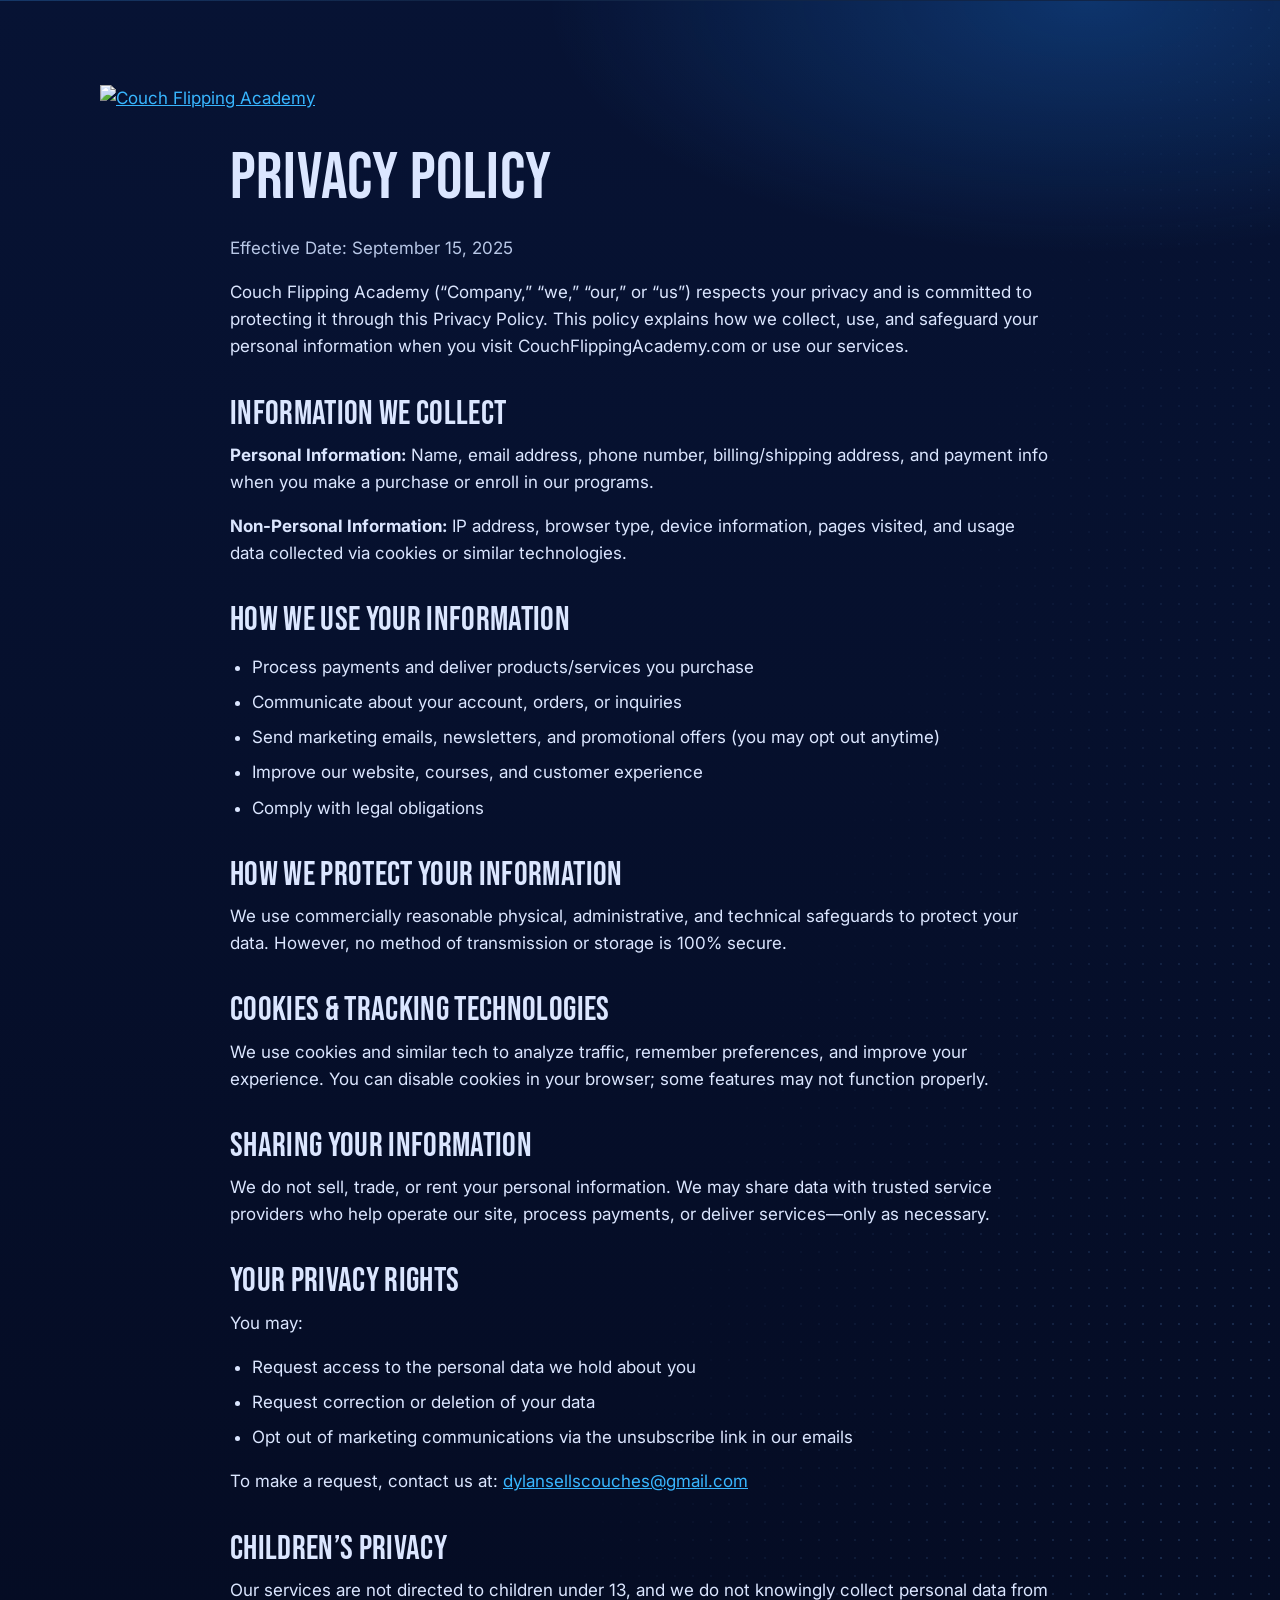
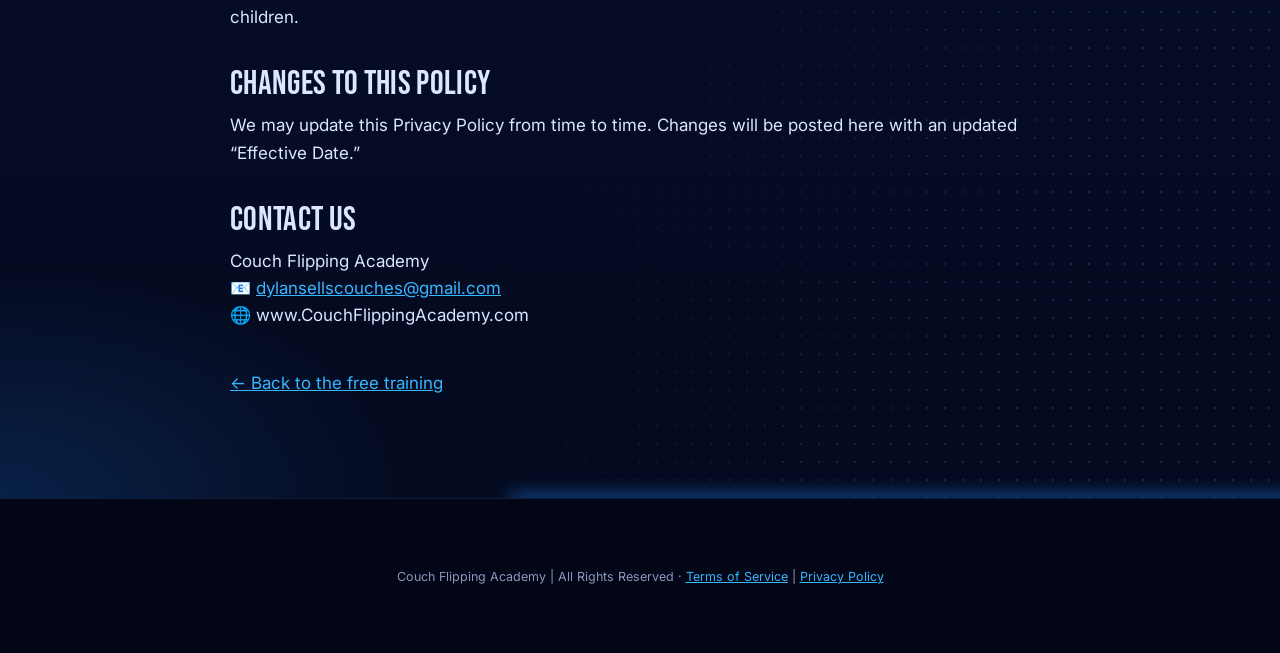
==== privacy.html @ 5101d297 "Add Terms and Privacy pages" ====
<!doctype html>
<html lang="en">
<head>
<meta charset="utf-8">
<meta name="viewport" content="width=device-width,initial-scale=1">
<title>Privacy Policy | Couch Flipping Academy</title>
<meta name="theme-color" content="#040a1f">
<link rel="preconnect" href="https://fonts.googleapis.com"><link rel="preconnect" href="https://fonts.gstatic.com" crossorigin>
<link href="https://fonts.googleapis.com/css2?family=Bebas+Neue&family=Barlow+Condensed:wght@600&family=Inter:wght@400;600;700&display=swap" rel="stylesheet">
<link rel="stylesheet" href="styles.css">
<style>.legaldoc{max-width:820px;margin:0 auto;text-align:left;color:#dbe6ff}.legaldoc h2{font-size:34px;margin-top:36px}.legaldoc ul{padding-left:22px}.legaldoc li{margin-bottom:8px}.legaldoc .eff{color:var(--muted)}</style>
</head>
<body>
<section class="slide">
  <div class="wrap">
    <a href="/"><img class="logo" src="https://assets.cdn.filesafe.space/1BTr0PfdShOJjKXWB7Ab/media/68dbce9fb114c4dc3990479c.png" alt="Couch Flipping Academy"></a>
    <div class="legaldoc">
      <h1>Privacy Policy</h1>
      <p class="eff">Effective Date: September 15, 2025</p>
      <p>Couch Flipping Academy (“Company,” “we,” “our,” or “us”) respects your privacy and is committed to protecting it through this Privacy Policy. This policy explains how we collect, use, and safeguard your personal information when you visit CouchFlippingAcademy.com or use our services.</p>
      <h2>Information We Collect</h2>
      <p><b>Personal Information:</b> Name, email address, phone number, billing/shipping address, and payment info when you make a purchase or enroll in our programs.</p>
      <p><b>Non-Personal Information:</b> IP address, browser type, device information, pages visited, and usage data collected via cookies or similar technologies.</p>
      <h2>How We Use Your Information</h2>
      <ul>
        <li>Process payments and deliver products/services you purchase</li>
        <li>Communicate about your account, orders, or inquiries</li>
        <li>Send marketing emails, newsletters, and promotional offers (you may opt out anytime)</li>
        <li>Improve our website, courses, and customer experience</li>
        <li>Comply with legal obligations</li>
      </ul>
      <h2>How We Protect Your Information</h2>
      <p>We use commercially reasonable physical, administrative, and technical safeguards to protect your data. However, no method of transmission or storage is 100% secure.</p>
      <h2>Cookies &amp; Tracking Technologies</h2>
      <p>We use cookies and similar tech to analyze traffic, remember preferences, and improve your experience. You can disable cookies in your browser; some features may not function properly.</p>
      <h2>Sharing Your Information</h2>
      <p>We do not sell, trade, or rent your personal information. We may share data with trusted service providers who help operate our site, process payments, or deliver services—only as necessary.</p>
      <h2>Your Privacy Rights</h2>
      <p>You may:</p>
      <ul>
        <li>Request access to the personal data we hold about you</li>
        <li>Request correction or deletion of your data</li>
        <li>Opt out of marketing communications via the unsubscribe link in our emails</li>
      </ul>
      <p>To make a request, contact us at: <a href="mailto:dylansellscouches@gmail.com">dylansellscouches@gmail.com</a></p>
      <h2>Children’s Privacy</h2>
      <p>Our services are not directed to children under 13, and we do not knowingly collect personal data from children.</p>
      <h2>Changes to This Policy</h2>
      <p>We may update this Privacy Policy from time to time. Changes will be posted here with an updated “Effective Date.”</p>
      <h2>Contact Us</h2>
      <p>Couch Flipping Academy<br>📧 <a href="mailto:dylansellscouches@gmail.com">dylansellscouches@gmail.com</a><br>🌐 www.CouchFlippingAcademy.com</p>
      <p style="margin-top:40px"><a href="/">← Back to the free training</a></p>
    </div>
  </div>
</section>
<footer><div class="wrap legal"><p class="bottom">Couch Flipping Academy | All Rights Reserved · <a href="/tos">Terms of Service</a> | <a href="/privacy">Privacy Policy</a></p></div></footer>
</body>
</html>
---- styles.css ----
:root{
  --navy-0:#040a1f; --navy-1:#071334; --navy-2:#0b1d4d; --navy-3:#10276a;
  --blue:#1f8bff; --blue-2:#38b6ff; --cyan:#5fd4ff; --line:rgba(80,160,255,.35);
  --text:#ffffff; --muted:#b8c7e6; --red:#ff3b4a;
  --max:1120px;
}
*{box-sizing:border-box}
html{scroll-behavior:smooth}
body{margin:0;background:var(--navy-0);color:var(--text);font:17px/1.6 "Inter",system-ui,-apple-system,Segoe UI,Roboto,sans-serif;-webkit-font-smoothing:antialiased}
h1,h2,h3,.cond{font-family:"Bebas Neue","Oswald",Impact,sans-serif;font-weight:400;letter-spacing:.01em;line-height:.98;margin:0 0 .35em;text-transform:uppercase}
h1{font-size:clamp(40px,5.2vw,66px)}
h2{font-size:clamp(38px,5.4vw,64px)}
h3{font-size:clamp(24px,2.4vw,30px);line-height:1.05}
p{margin:0 0 1em}
a{color:var(--blue-2)}
.wrap{max-width:var(--max);margin:0 auto;padding:0 20px}
section{position:relative;padding:84px 0;overflow:hidden}
.center{text-align:center}
.muted{color:var(--muted)}
.blue{color:var(--blue-2)}
.grad{background:linear-gradient(180deg,#7fdcff 0%,#1f8bff 70%);-webkit-background-clip:text;background-clip:text;color:transparent;text-shadow:none}

/* slide-style backgrounds */
.slide{background:
  radial-gradient(900px 420px at 85% 0%,rgba(31,139,255,.28),transparent 60%),
  radial-gradient(700px 380px at 0% 100%,rgba(31,139,255,.18),transparent 60%),
  linear-gradient(180deg,var(--navy-1),var(--navy-0));
  border-top:1px solid rgba(80,160,255,.18)}
.slide::before{content:"";position:absolute;inset:0;pointer-events:none;opacity:.35;
  background-image:radial-gradient(rgba(120,180,255,.5) 1px,transparent 1.2px);background-size:18px 18px;
  -webkit-mask:linear-gradient(110deg,transparent 55%,#000 85%);mask:linear-gradient(110deg,transparent 55%,#000 85%)}
.slide::after{content:"";position:absolute;right:-10%;bottom:-2px;width:70%;height:2px;background:linear-gradient(90deg,transparent,var(--blue-2));box-shadow:0 0 18px 2px var(--blue)}
.slide>.wrap{position:relative;z-index:1}

/* kicker: "— ★ BEFORE WE START ★ —" */
.kicker{display:flex;align-items:center;justify-content:center;gap:14px;font:600 15px/1 "Barlow Condensed","Inter",sans-serif;letter-spacing:.22em;text-transform:uppercase;color:var(--blue-2);margin-bottom:18px}
.kicker::before,.kicker::after{content:"";height:1px;width:80px;background:linear-gradient(90deg,transparent,var(--blue-2))}
.kicker::after{transform:scaleX(-1)}
.kicker.left{justify-content:flex-start}
.kicker.left::before{display:none}
.kicker.left::after{flex:1;max-width:260px;transform:none;background:linear-gradient(90deg,var(--blue-2),transparent)}
.boxtag{display:inline-block;border:1.5px solid var(--blue-2);color:var(--cyan);padding:7px 14px;font:600 16px/1 "Barlow Condensed",sans-serif;letter-spacing:.2em;text-transform:uppercase;margin-bottom:18px}

/* top bar */
.bar{background:linear-gradient(90deg,#0a3dbf,#1f8bff,#0a3dbf);color:#fff;text-align:center;padding:10px 16px;font:600 15px/1.3 "Barlow Condensed",sans-serif;letter-spacing:.08em;text-transform:uppercase}

/* nav/logo */
.logo{display:block;height:34px;width:auto;margin-bottom:28px}

/* hero */
.hero{padding:44px 0 80px;background:
  linear-gradient(90deg,var(--navy-0) 0%,rgba(4,10,31,.96) 42%,rgba(4,10,31,.55) 70%,rgba(4,10,31,.85) 100%),
  url("couch-scene.jpg") right center/auto 100% no-repeat,var(--navy-0)}
.hero::after{content:"";position:absolute;left:0;right:0;bottom:0;height:3px;background:linear-gradient(90deg,transparent,var(--blue),var(--cyan),var(--blue),transparent);box-shadow:0 0 22px var(--blue)}
.hero-grid{display:grid;grid-template-columns:1.25fr .9fr;gap:48px;align-items:start}
.hero h1 .big{display:block;font-size:1.18em;line-height:.92}
.hero .sub{font-size:19px;color:#dbe6ff;max-width:600px}
.presented{display:flex;align-items:center;gap:12px;font:600 14px/1 "Barlow Condensed",sans-serif;letter-spacing:.24em;color:var(--blue-2);margin-top:26px}
.presented::before{content:"";width:40px;height:2px;background:var(--blue-2)}

/* checks */
.checks{list-style:none;padding:0;margin:22px 0 0}
.checks li{position:relative;padding-left:40px;margin:0 0 14px;font-weight:600}
.checks li::before{content:"";position:absolute;left:0;top:1px;width:26px;height:26px;border-radius:50%;border:2px solid var(--blue-2);background:rgba(31,139,255,.15) url("data:image/svg+xml,%3Csvg xmlns='http://www.w3.org/2000/svg' viewBox='0 0 24 24' fill='none' stroke='%2338b6ff' stroke-width='3.2' stroke-linecap='round' stroke-linejoin='round'%3E%3Cpolyline points='20 6 9 17 4 12'/%3E%3C/svg%3E") center/14px no-repeat}
.xs{list-style:none;padding:0;margin:0}
.xs li{position:relative;padding:12px 0 12px 40px;border-bottom:1px solid rgba(255,80,90,.18);font:400 22px/1.15 "Bebas Neue",sans-serif;letter-spacing:.02em}
.xs li:last-child{border-bottom:0}
.xs li::before{content:"✕";position:absolute;left:4px;top:9px;color:var(--red);font:700 22px/1 Inter,sans-serif}
.checks.cond li{font:400 22px/1.15 "Bebas Neue",sans-serif;letter-spacing:.02em;padding:12px 0 12px 42px;margin:0;border-bottom:1px solid rgba(120,180,255,.18)}
.checks.cond li:last-child{border-bottom:0}
.checks.cond li::before{top:10px}

/* panels */
.panel{background:linear-gradient(180deg,rgba(16,39,106,.75),rgba(7,19,52,.85));border:1.5px solid var(--line);border-radius:14px;padding:28px;box-shadow:0 0 0 1px rgba(31,139,255,.08),0 20px 50px -20px rgba(31,139,255,.45)}
.panel.red{background:linear-gradient(180deg,rgba(60,10,25,.55),rgba(7,12,35,.9));border-color:rgba(255,59,74,.55);box-shadow:0 20px 50px -24px rgba(255,59,74,.35)}
.panel.lit{background:linear-gradient(180deg,#0d3aa8,#0a2672);border-color:var(--blue-2);box-shadow:0 0 30px -6px rgba(56,182,255,.6)}
.panel-head{display:flex;align-items:center;gap:14px;margin-bottom:12px}
.panel-head h3{margin:0}
.ico{flex:none;width:44px;height:44px;border-radius:50%;display:grid;place-items:center;font:700 22px/1 Inter,sans-serif}
.ico.x{border:3px solid var(--red);color:var(--red);background:rgba(255,59,74,.12)}
.ico.ok{border:3px solid var(--blue-2);color:var(--blue-2);background:rgba(31,139,255,.15)}
.red h3{color:#ff6672}

.two{display:grid;grid-template-columns:1fr 1fr;gap:24px;margin-top:36px;text-align:left}
.three{display:grid;grid-template-columns:repeat(3,1fr);gap:22px;margin-top:40px;text-align:left}

/* roadmap */
.roadmap{display:grid;grid-template-columns:1fr 40px 1fr 40px 1fr;align-items:stretch;margin-top:40px;text-align:left}
.step .n{font:400 64px/1 "Bebas Neue",sans-serif;color:var(--blue-2);text-shadow:0 0 18px rgba(31,139,255,.6);margin-bottom:6px}
.step p{color:var(--muted);margin:0;font-size:16px}
.arrow{display:grid;place-items:center}
.arrow span{width:38px;height:38px;border-radius:50%;border:2px solid var(--blue-2);display:grid;place-items:center;color:var(--blue-2);background:var(--navy-0);box-shadow:0 0 14px rgba(31,139,255,.6);font-weight:700}

/* form */
.form-card h3{font-size:34px;margin-bottom:2px}
.form-card .when{color:var(--muted);font-size:15px;margin-bottom:18px}
label{display:block;font-size:13px;font-weight:600;letter-spacing:.06em;text-transform:uppercase;margin:0 0 6px;color:#cfe0ff}
input{width:100%;font:inherit;padding:13px 14px;border:1.5px solid rgba(120,180,255,.35);border-radius:10px;background:rgba(4,10,31,.6);margin-bottom:14px;color:#fff}
input:focus{outline:none;border-color:var(--blue-2);box-shadow:0 0 0 3px rgba(56,182,255,.25)}
.btn{display:inline-block;width:100%;border:0;cursor:pointer;color:#fff;font:400 28px/1 "Bebas Neue",sans-serif;letter-spacing:.06em;padding:18px 26px;border-radius:12px;text-decoration:none;text-align:center;
  background:linear-gradient(180deg,#38b6ff,#0f6bff);box-shadow:0 0 0 1px rgba(255,255,255,.15) inset,0 10px 30px -8px rgba(31,139,255,.8);transition:transform .08s,filter .15s}
.btn:hover{filter:brightness(1.1)}
.btn:active{transform:translateY(1px)}
.btn.inline{width:auto;padding:18px 44px}
.fine{font-size:13px;color:var(--muted);margin:12px 0 0;text-align:center}
.form-msg{font-size:14px;color:#ff8a92;margin:10px 0 0;min-height:1em;text-align:center}
.countdown{display:flex;gap:8px;margin:0 0 18px}
.countdown[hidden]{display:none}
.countdown div{flex:1;background:rgba(4,10,31,.7);border:1px solid var(--line);border-radius:10px;padding:8px 4px;text-align:center}
.countdown b{display:block;font:400 30px/1 "Bebas Neue",sans-serif;color:var(--blue-2)}
.countdown small{font-size:11px;text-transform:uppercase;letter-spacing:.08em;color:var(--muted)}

/* copy blocks */
.story{max-width:780px;margin:0 auto;font-size:19px;color:#dbe6ff}
.story .punch{font:400 clamp(30px,3.8vw,44px)/1.05 "Bebas Neue",sans-serif;color:#fff;margin:28px 0}
.reasons{display:grid;grid-template-columns:repeat(5,1fr);gap:16px;margin-top:36px}
.reasons .panel{padding:22px 18px;text-align:center}
.reasons .big{font:400 40px/1 "Bebas Neue",sans-serif;color:var(--blue-2);margin-bottom:8px}
.reasons p{margin:0;font-weight:600;font-size:15px}
.bottomline{margin:40px auto 0;max-width:780px;border-left:4px solid var(--blue-2);padding:6px 0 6px 20px;text-align:left;font-size:18px;color:#dbe6ff}

/* testimonials */
.tgrid{display:grid;grid-template-columns:repeat(3,1fr);gap:20px;margin-top:40px;text-align:left}
.tgrid .panel{display:flex;flex-direction:column;gap:14px}
.tgrid h3{font-size:28px;margin:0}
.who{display:flex;align-items:center;gap:12px;margin-top:auto;font-size:15px}
.avatar{width:46px;height:46px;border-radius:50%;background:linear-gradient(180deg,#38b6ff,#0f6bff);display:grid;place-items:center;font:400 24px/1 "Bebas Neue",sans-serif;box-shadow:0 0 14px rgba(31,139,255,.6)}
.who small{display:block;color:var(--muted)}

/* faq */
.faq{max-width:820px;margin:36px auto 0;text-align:left}
details{background:rgba(11,29,77,.6);border:1px solid var(--line);border-radius:12px;margin-bottom:12px;padding:0 22px}
summary{cursor:pointer;list-style:none;font:400 26px/1.1 "Bebas Neue",sans-serif;letter-spacing:.02em;padding:18px 32px 18px 0;position:relative}
summary::-webkit-details-marker{display:none}
summary::after{content:"+";position:absolute;right:0;top:12px;font:400 32px/1 Inter,sans-serif;color:var(--blue-2)}
details[open] summary::after{content:"–"}
details p{color:var(--muted)}

.honest{margin-top:28px;font:600 15px/1 "Barlow Condensed",sans-serif;letter-spacing:.22em;color:var(--blue-2);text-transform:uppercase}

footer{background:#020616;padding:44px 0 56px;font-size:12.5px;color:#8a99bd;border-top:1px solid rgba(80,160,255,.15)}
footer h4{font:600 14px/1 Inter,sans-serif;color:#cfd9f2;margin:0 0 12px}
footer p{margin:0 0 10px}
footer .legal{max-width:900px;margin:0 auto}
footer .bottom{text-align:center;margin-top:24px}

@media (max-width:980px){
  .reasons{grid-template-columns:repeat(2,1fr)}
  .reasons .panel:last-child{grid-column:1/-1}
}
@media (max-width:860px){
  section{padding:60px 0}
  .hero{padding:28px 0 60px;background:
    linear-gradient(180deg,rgba(4,10,31,.6) 0%,rgba(4,10,31,.92) 40%,var(--navy-0) 70%),
    url("couch-scene.jpg") center top/100% auto no-repeat,var(--navy-0)}
  .hero-grid,.two,.three,.tgrid{grid-template-columns:1fr}
  .roadmap{grid-template-columns:1fr}
  .arrow{padding:10px 0}
  .arrow span{transform:rotate(90deg)}
  .btn.inline{width:100%}
  .kicker::before,.kicker::after{width:36px}
}

/* video facades */
.yt{position:relative;display:block;width:100%;aspect-ratio:16/9;padding:0;border:1.5px solid var(--line);border-radius:12px;overflow:hidden;cursor:pointer;background:#000 center/cover no-repeat;box-shadow:0 0 24px -6px rgba(31,139,255,.55)}
.yt::after{content:"";position:absolute;inset:0;background:linear-gradient(180deg,rgba(4,10,31,0) 50%,rgba(4,10,31,.55))}
.yt .play{position:absolute;left:50%;top:50%;width:68px;height:68px;margin:-34px 0 0 -34px;border-radius:50%;z-index:1;background:linear-gradient(180deg,#38b6ff,#0f6bff);box-shadow:0 0 0 6px rgba(56,182,255,.25),0 0 30px rgba(31,139,255,.9);transition:transform .15s}
.yt .play::before{content:"";position:absolute;left:27px;top:21px;border-style:solid;border-width:13px 0 13px 21px;border-color:transparent transparent transparent #fff}
.yt:hover .play{transform:scale(1.08)}
.yt iframe{position:absolute;inset:0;width:100%;height:100%;border:0}
.yt-label{position:absolute;left:14px;bottom:12px;z-index:1;font:400 22px/1 "Bebas Neue",sans-serif;letter-spacing:.06em;color:#fff}
.hero-vid{margin:26px 0 4px;max-width:600px;border-color:var(--blue-2)}
.vcard{padding:14px 14px 20px;gap:12px}
.vcard h3{font-size:24px;padding:0 6px}
.vcard .who{padding:0 6px;color:var(--muted)}
.yt.on{cursor:auto;background:#000}
.yt.on::after{display:none}
/* reasons v2 */
.reason{display:flex;flex-direction:column;align-items:center;gap:12px}
.ric{flex:none;width:52px;height:52px;border-radius:14px;display:grid;place-items:center;background:linear-gradient(180deg,rgba(56,182,255,.25),rgba(15,107,255,.15));border:1.5px solid var(--blue-2);box-shadow:0 0 18px -2px rgba(31,139,255,.7)}
.ric svg{width:26px;height:26px;fill:none;stroke:var(--cyan);stroke-width:2;stroke-linecap:round;stroke-linejoin:round}
.reasons{grid-template-columns:repeat(5,minmax(0,1fr))}
@media (max-width:980px){
  .reasons{grid-template-columns:1fr;gap:12px;max-width:520px;margin-left:auto;margin-right:auto}
  .reasons .panel:last-child{grid-column:auto}
  .reason{flex-direction:row;align-items:center;text-align:left;gap:16px;padding:16px 18px}
  .reason>div:last-child{text-align:left}
  .reason .big{white-space:nowrap}
  .reason .big{font-size:30px;margin-bottom:2px}
  .reason p{font-size:15px;font-weight:500;color:#cfe0ff}
}
/* hero headline v2 */
.hero h1 .amt{display:block;font-size:1.8em;line-height:.92;margin:.06em 0 .04em;letter-spacing:-.005em}
.hero h1 .tail{display:block;font-size:.72em;margin-top:.3em}
.hero h1 .pre{display:block;font-size:.8em}
/* date bar + countdowns */
.datebar{position:sticky;top:0;z-index:50;display:flex;flex-wrap:wrap;justify-content:center;gap:4px 18px;padding:10px 16px;font-size:15px;letter-spacing:.06em;box-shadow:0 6px 24px -10px rgba(0,0,0,.7)}
.datebar b{font-weight:700}
.datebar .dot{display:inline-block;width:8px;height:8px;border-radius:50%;background:#fff;margin-right:8px;vertical-align:1px;animation:pulse 1.6s infinite}
.datebar .cdt{color:#ffe27a;font-variant-numeric:tabular-nums}
@keyframes pulse{0%,100%{opacity:1}50%{opacity:.3}}
.eyebrow-sm{font:600 14px/1.35 "Barlow Condensed",sans-serif;letter-spacing:.12em;text-transform:uppercase;color:var(--muted);margin:0 0 12px}
.bigcd{margin:22px 0 4px;max-width:600px}
.bigcd-label{font:600 15px/1 "Barlow Condensed",sans-serif;letter-spacing:.22em;text-transform:uppercase;color:var(--blue-2);margin-bottom:10px}
.big4{gap:10px;margin:0}
.big4 div{padding:12px 4px;border-color:var(--blue-2);box-shadow:0 0 18px -6px rgba(31,139,255,.7)}
.big4 b{font-size:44px}
@media (max-width:860px){.datebar{font-size:13px}.bigcd{text-align:center;margin-left:auto;margin-right:auto}.big4 b{font-size:36px}}
/* extra CTAs + red live dot */
.cta-row{margin-top:40px;text-align:center}
.cta-row small{display:block;margin-top:10px;font-size:13px;color:var(--muted);letter-spacing:.04em}
#register{scroll-margin-top:80px}
.datebar .dot{background:#ff3b3b;box-shadow:0 0 0 0 rgba(255,59,59,.7);animation:livedot 1.2s ease-in-out infinite}
@keyframes livedot{0%{opacity:1;box-shadow:0 0 0 0 rgba(255,59,59,.75)}50%{opacity:.35}70%{box-shadow:0 0 0 7px rgba(255,59,59,0)}100%{opacity:1;box-shadow:0 0 0 0 rgba(255,59,59,0)}}
.datebar .dot{width:11px;height:11px;border:2px solid #fff}
@media (max-width:860px){.panel-head.dup{display:none}}
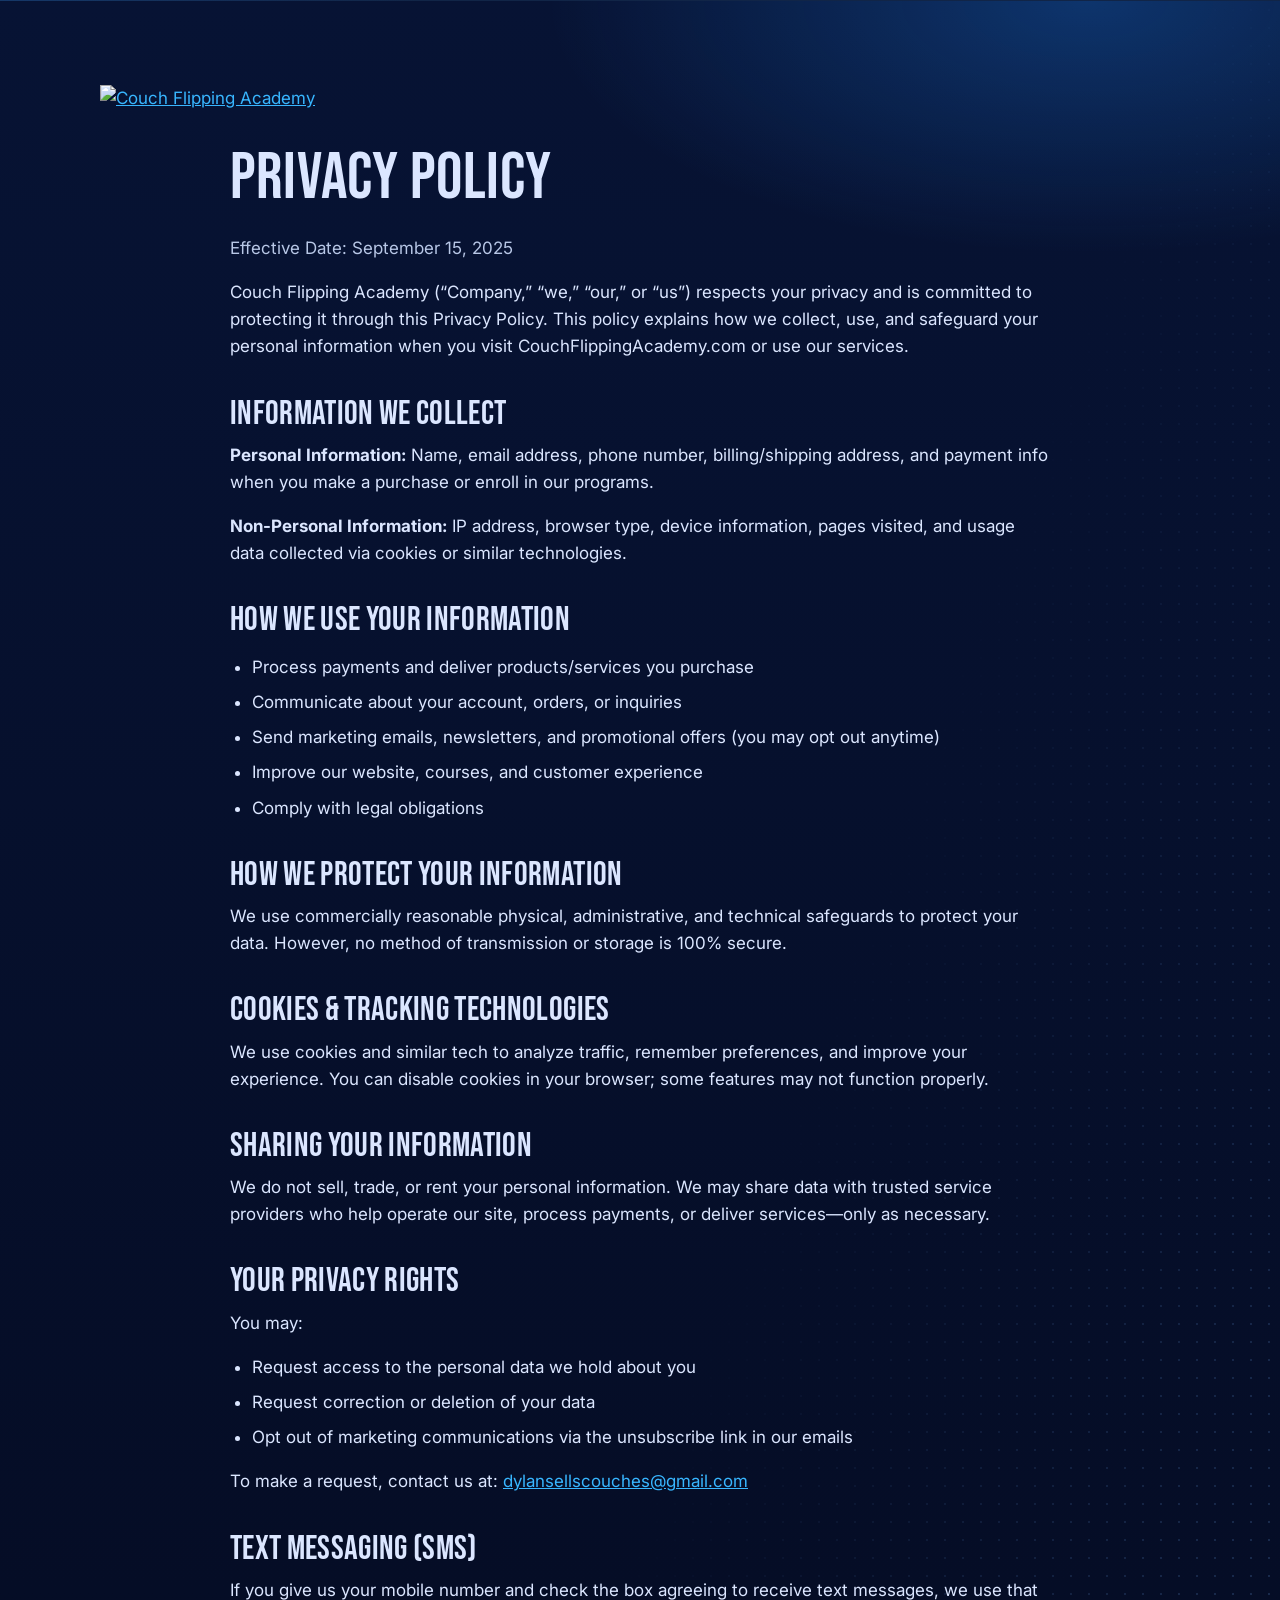
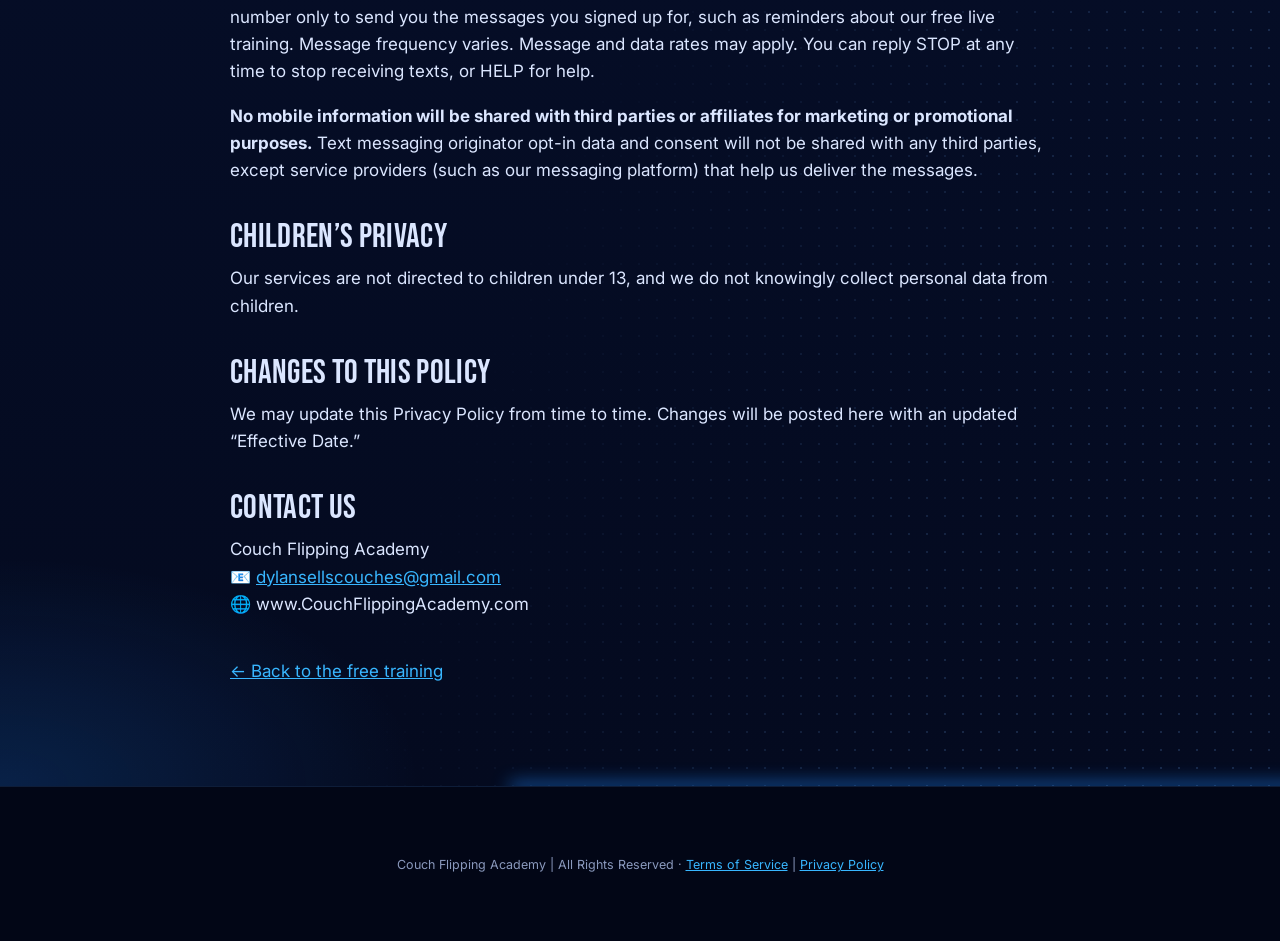
==== commit 96bfc190: "SMS consent checkbox + SMS terms/privacy for A2P" ====
--- a/privacy.html
+++ b/privacy.html
@@ -43,6 +43,9 @@
         <li>Opt out of marketing communications via the unsubscribe link in our emails</li>
       </ul>
       <p>To make a request, contact us at: <a href="mailto:dylansellscouches@gmail.com">dylansellscouches@gmail.com</a></p>
+      <h2>Text Messaging (SMS)</h2>
+      <p>If you give us your mobile number and check the box agreeing to receive text messages, we use that number only to send you the messages you signed up for, such as reminders about our free live training. Message frequency varies. Message and data rates may apply. You can reply STOP at any time to stop receiving texts, or HELP for help.</p>
+      <p><strong>No mobile information will be shared with third parties or affiliates for marketing or promotional purposes.</strong> Text messaging originator opt-in data and consent will not be shared with any third parties, except service providers (such as our messaging platform) that help us deliver the messages.</p>
       <h2>Children’s Privacy</h2>
       <p>Our services are not directed to children under 13, and we do not knowingly collect personal data from children.</p>
       <h2>Changes to This Policy</h2>
--- a/styles.css
+++ b/styles.css
@@ -214,3 +214,108 @@
 @keyframes livedot{0%{opacity:1;box-shadow:0 0 0 0 rgba(255,59,59,.75)}50%{opacity:.35}70%{box-shadow:0 0 0 7px rgba(255,59,59,0)}100%{opacity:1;box-shadow:0 0 0 0 rgba(255,59,59,0)}}
 .datebar .dot{width:11px;height:11px;border:2px solid #fff}
 @media (max-width:860px){.panel-head.dup{display:none}}
+
+/* headline v3: amount + "per month" on one line */
+.hero h1 .amtline{display:flex;flex-wrap:wrap;align-items:baseline;column-gap:.18em;margin:.06em 0 .04em}
+.hero h1 .amtline .amt{display:inline;font-size:1.25em;margin:0}
+.hero h1 .amtline .pm{font-size:.72em}
+/* headline v3 mobile: every line fills the width */
+@media (max-width:600px){
+.hero h1{font-size:calc((100vw - 40px) / 8.75)}
+.hero h1 .pre{font-size:1.1em}
+.hero h1 .nx{display:block;font-size:1.3em;line-height:1}
+.hero h1 .tail{font-size:.82em}
+}
+
+/* thank-you: student lounge game */
+.lounge{padding:30px 0 80px}
+.room{position:relative;border:1.5px solid var(--line);border-radius:18px;overflow:hidden;box-shadow:0 0 40px -10px rgba(31,139,255,.55);background:#040a1f;touch-action:none;user-select:none;-webkit-user-select:none}
+.room canvas{display:block;width:100%;outline:none}
+.room-start{position:absolute;inset:0;margin:auto;width:max-content;height:max-content;padding:16px 28px;border:0;border-radius:14px;background:linear-gradient(180deg,#38b6ff,#0f6bff);color:#fff;font:28px "Bebas Neue",Impact,sans-serif;letter-spacing:.04em;cursor:pointer;box-shadow:0 10px 30px -6px rgba(31,139,255,.8)}
+.room-start[hidden],.room-prompt[hidden],.vid-modal[hidden]{display:none}
+.room-prompt{position:absolute;left:12px;right:12px;bottom:12px;display:flex;align-items:center;gap:12px;justify-content:space-between;background:rgba(5,13,38,.92);border:1.5px solid var(--blue-2);border-radius:12px;padding:10px 12px;text-align:left}
+.room-prompt b{display:block;font:22px "Bebas Neue",Impact,sans-serif;letter-spacing:.03em}
+.room-prompt span{display:block;font-size:14px;color:var(--muted);line-height:1.3}
+.room-prompt button{flex:none;border:0;border-radius:10px;padding:10px 16px;background:var(--blue);color:#fff;font:20px "Bebas Neue",Impact,sans-serif;letter-spacing:.04em;cursor:pointer}
+.room-foot{display:flex;justify-content:space-between;gap:12px;flex-wrap:wrap;margin-top:10px;font-size:13px;color:var(--muted)}
+#room-count{color:var(--blue-2);font-weight:600}
+.room-list{margin-top:18px;display:flex;flex-wrap:wrap;gap:8px;justify-content:center;align-items:center;font-size:14px;color:var(--muted)}
+.room-list span{width:100%;margin-bottom:2px}
+.room-list button{border:1px solid var(--line);background:rgba(31,139,255,.08);color:#fff;border-radius:999px;padding:6px 14px;font:16px "Bebas Neue",Impact,sans-serif;letter-spacing:.05em;cursor:pointer}
+.room-list button.seen{border-color:#2bb673;background:rgba(43,182,115,.15)}
+.room-list button.seen::after{content:" \2713";color:#2bb673}
+.vid-modal{position:fixed;inset:0;z-index:100;background:rgba(2,6,20,.85);display:flex;align-items:center;justify-content:center;padding:16px}
+.vid-box{position:relative;width:min(900px,100%);background:var(--navy-1);border:1.5px solid var(--blue-2);border-radius:16px;overflow:hidden}
+.vid-frame{aspect-ratio:16/9;background:#000}
+.vid-frame iframe{width:100%;height:100%;border:0;display:block}
+.vid-cap{padding:12px 16px;text-align:left}
+.vid-cap b{display:block;font:24px "Bebas Neue",Impact,sans-serif;letter-spacing:.03em}
+.vid-cap span{color:var(--muted);font-size:15px}
+.vid-close{position:absolute;top:8px;right:8px;z-index:2;width:38px;height:38px;border-radius:50%;border:0;background:rgba(5,13,38,.85);color:#fff;font-size:24px;line-height:1;cursor:pointer}
+@media (max-width:600px){
+.room-prompt{left:8px;right:8px;bottom:8px;padding:8px 10px}
+.room-prompt b{font-size:19px}
+.room-prompt span{font-size:12.5px;display:-webkit-box;-webkit-line-clamp:2;-webkit-box-orient:vertical;overflow:hidden}
+.room-prompt button{padding:8px 12px;font-size:18px}
+}
+
+/* thank-you v2: compact header so the game is visible right away, joystick */
+.ty-top{padding:14px 0 10px}
+.ty-top .ty-logo{height:30px;width:auto;margin:0 auto 8px;display:block}
+.ty-top .ty-kicker{font-size:12px;margin-bottom:6px}
+.ty-top .ty-kicker::before,.ty-top .ty-kicker::after{width:40px}
+.ty-h1{font-size:clamp(28px,3.4vw,40px);margin:0 0 4px}
+.ty-sub{font-size:14px;margin:0 0 8px}
+.ty-checks{list-style:none;margin:0 auto;padding:0;display:flex;flex-wrap:wrap;gap:6px 8px;justify-content:center}
+.ty-checks li{font:600 13px/1.25 "Barlow Condensed","Inter",sans-serif;letter-spacing:.03em;text-transform:uppercase;background:rgba(31,139,255,.12);border:1px solid var(--line);border-radius:999px;padding:5px 12px 5px 26px;position:relative;text-align:left}
+.ty-checks li::before{content:"\2713";position:absolute;left:10px;top:5px;color:var(--blue-2)}
+.lounge{padding:14px 0 60px}
+.ty-h2{font-size:clamp(22px,2.6vw,30px);margin:0 0 2px}
+.ty-sub2{font-size:14px;margin:0 0 10px}
+/* keep the whole room on screen on laptops */
+.joy{position:absolute;left:14px;bottom:14px;width:96px;height:96px;border-radius:50%;background:rgba(5,13,38,.55);border:2px solid rgba(95,212,255,.55);box-shadow:0 0 18px -4px rgba(31,139,255,.8);touch-action:none;z-index:3;display:none}
+.room.on .joy{display:block}
+.joy-knob{position:absolute;left:50%;top:50%;width:42px;height:42px;margin:-21px 0 0 -21px;border-radius:50%;background:linear-gradient(180deg,#5fd4ff,#1f8bff);box-shadow:0 4px 12px rgba(0,0,0,.4);pointer-events:none}
+.room-prompt{top:12px;bottom:auto}
+@media (max-width:600px){
+.ty-checks li{font-size:12px;padding:4px 10px 4px 24px}
+.ty-checks li::before{top:4px;left:9px}
+.room{min-width:0}
+.room-prompt{top:8px;bottom:auto}
+.joy{width:88px;height:88px;left:10px;bottom:10px}
+}
+/* thank-you v2b: tighter header */
+.ty-top{padding:10px 0 6px}
+.ty-top .ty-logo{height:24px;margin-bottom:4px}
+.ty-top .ty-kicker{font-size:11px;margin-bottom:2px}
+.ty-h1{font-size:clamp(26px,3vw,36px);margin-bottom:2px}
+.ty-sub{font-size:13px;margin-bottom:6px}
+.ty-checks li{font-size:12px;padding:3px 10px 3px 24px}
+.ty-checks li::before{top:3px;left:9px}
+.lounge{padding:8px 0 60px}
+.ty-h2{font-size:clamp(20px,2.2vw,26px)}
+.ty-sub2{font-size:13px;margin-bottom:8px}
+@media (max-width:600px){
+.bar{font-size:12px;padding:6px 10px}
+.ty-top .ty-logo{height:20px}
+.ty-h1{font-size:24px}
+.ty-sub{font-size:12px;line-height:1.35}
+.ty-checks{gap:4px}
+.ty-checks li{font-size:11px;line-height:1.2;padding:3px 8px 3px 20px}
+.ty-checks li::before{left:7px}
+.ty-sub2{display:none}
+}
+@media (max-width:600px){
+.room-prompt{padding:6px 8px;gap:8px}
+.room-prompt b{font-size:16px}
+.room-prompt span{font-size:11px}
+.room-prompt button{padding:6px 10px;font-size:16px}
+}
+.room{margin-left:auto;margin-right:auto}
+/* joystick on the right for right-handed players */
+.joy{left:auto;right:14px}
+@media (max-width:600px){.joy{left:auto;right:10px}}
+/* SMS consent checkbox under the phone field */
+.sms-ok{display:flex;gap:8px;align-items:flex-start;text-transform:none;letter-spacing:0;font-weight:400;font-size:11.5px;line-height:1.4;color:var(--muted);margin:2px 0 14px;cursor:pointer;text-align:left}
+.sms-ok input{width:16px;height:16px;flex:0 0 16px;margin:2px 0 0;padding:0;accent-color:#1f8bff}
+.sms-ok a{color:inherit;text-decoration:underline}
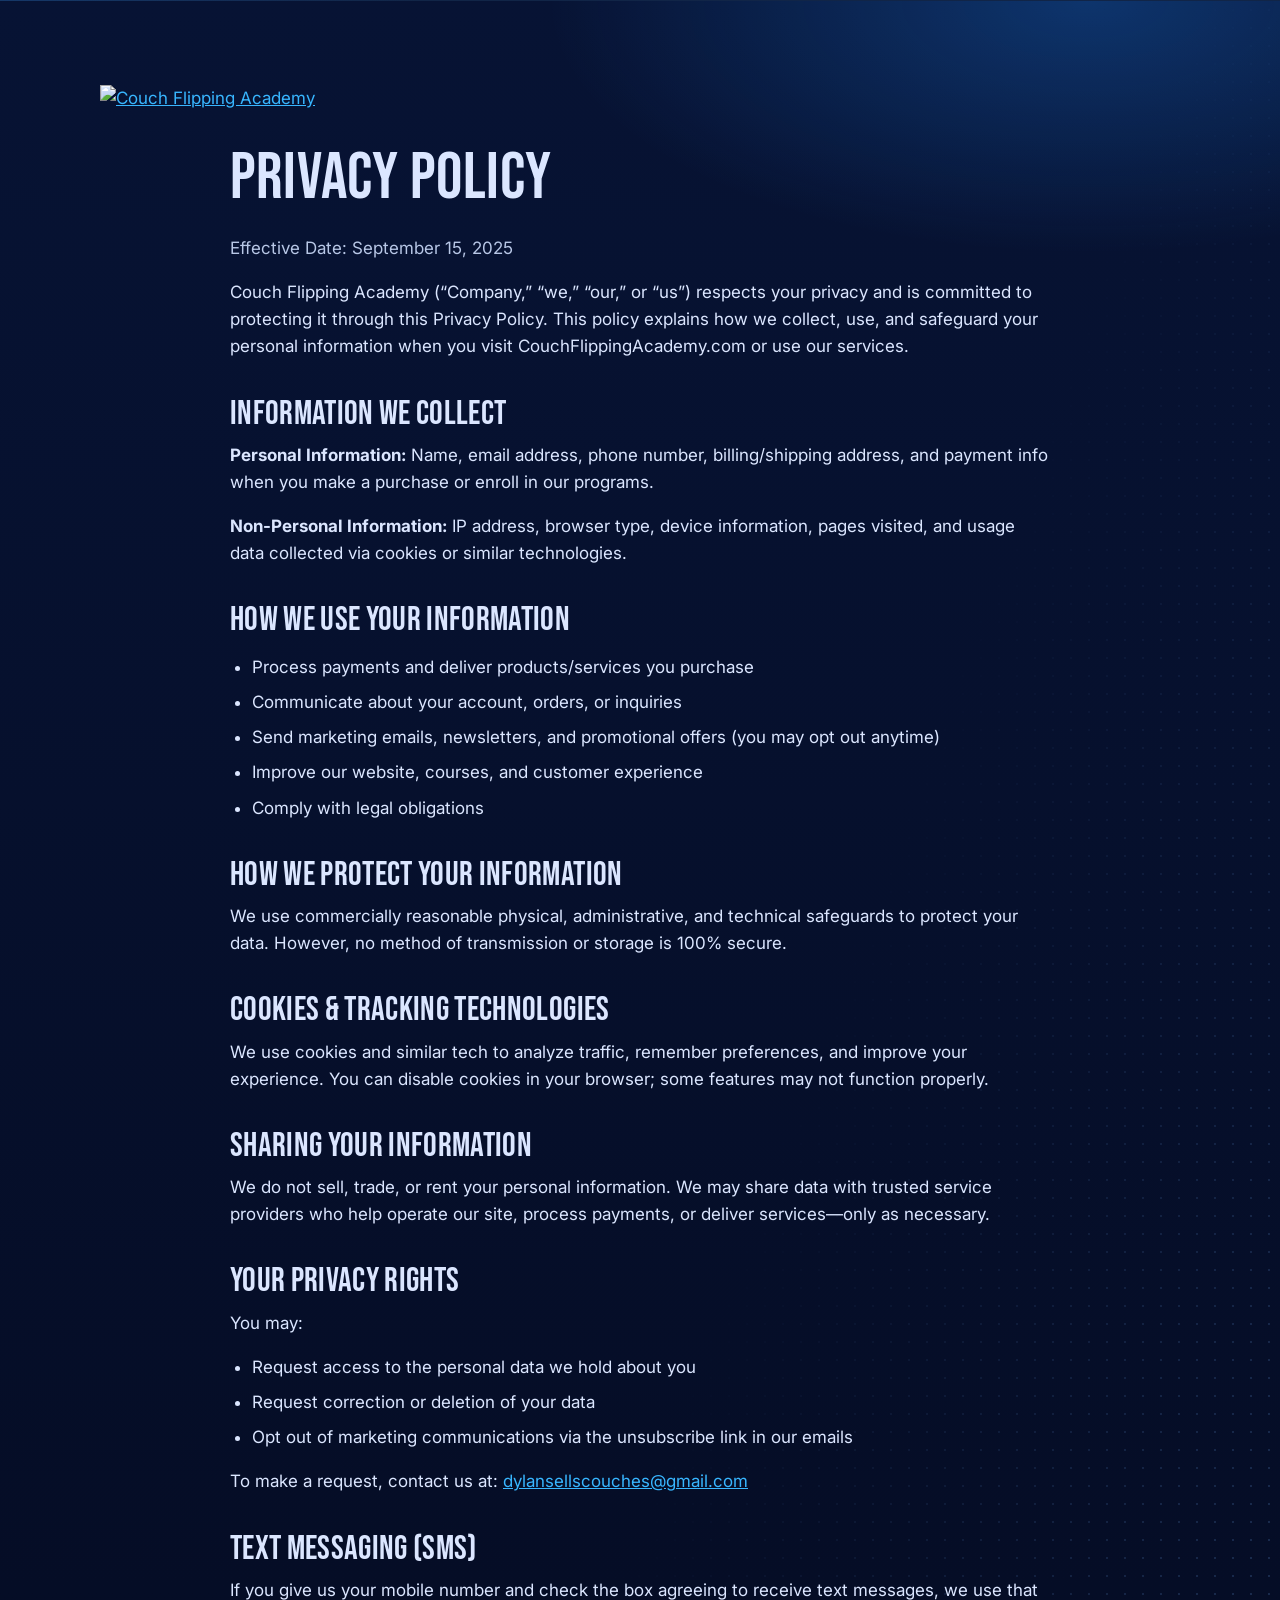
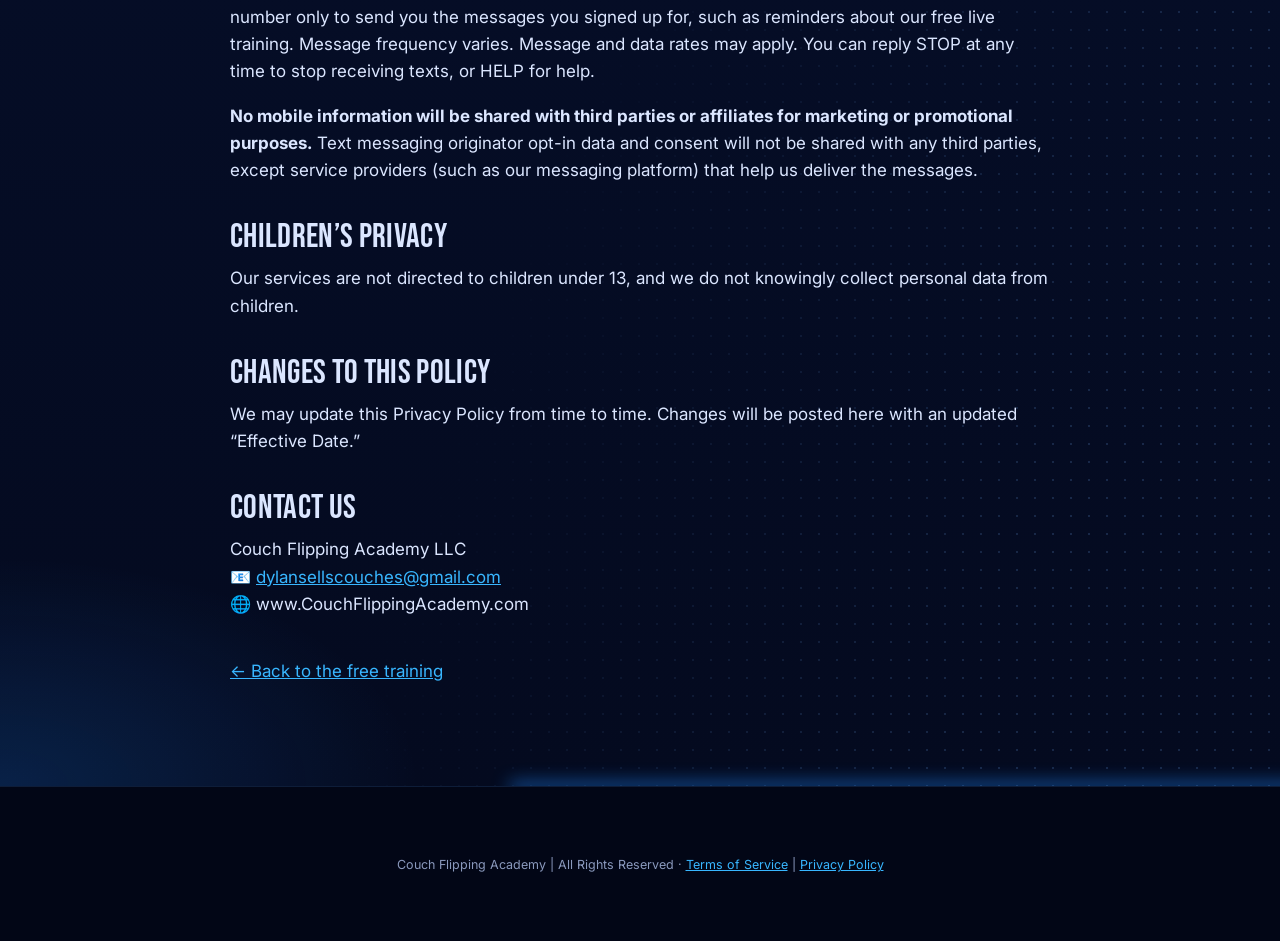
==== commit 6957a434: "Use legal name Couch Flipping Academy LLC" ====
--- a/privacy.html
+++ b/privacy.html
@@ -51,7 +51,7 @@
       <h2>Changes to This Policy</h2>
       <p>We may update this Privacy Policy from time to time. Changes will be posted here with an updated “Effective Date.”</p>
       <h2>Contact Us</h2>
-      <p>Couch Flipping Academy<br>📧 <a href="mailto:dylansellscouches@gmail.com">dylansellscouches@gmail.com</a><br>🌐 www.CouchFlippingAcademy.com</p>
+      <p>Couch Flipping Academy LLC<br>📧 <a href="mailto:dylansellscouches@gmail.com">dylansellscouches@gmail.com</a><br>🌐 www.CouchFlippingAcademy.com</p>
       <p style="margin-top:40px"><a href="/">← Back to the free training</a></p>
     </div>
   </div>
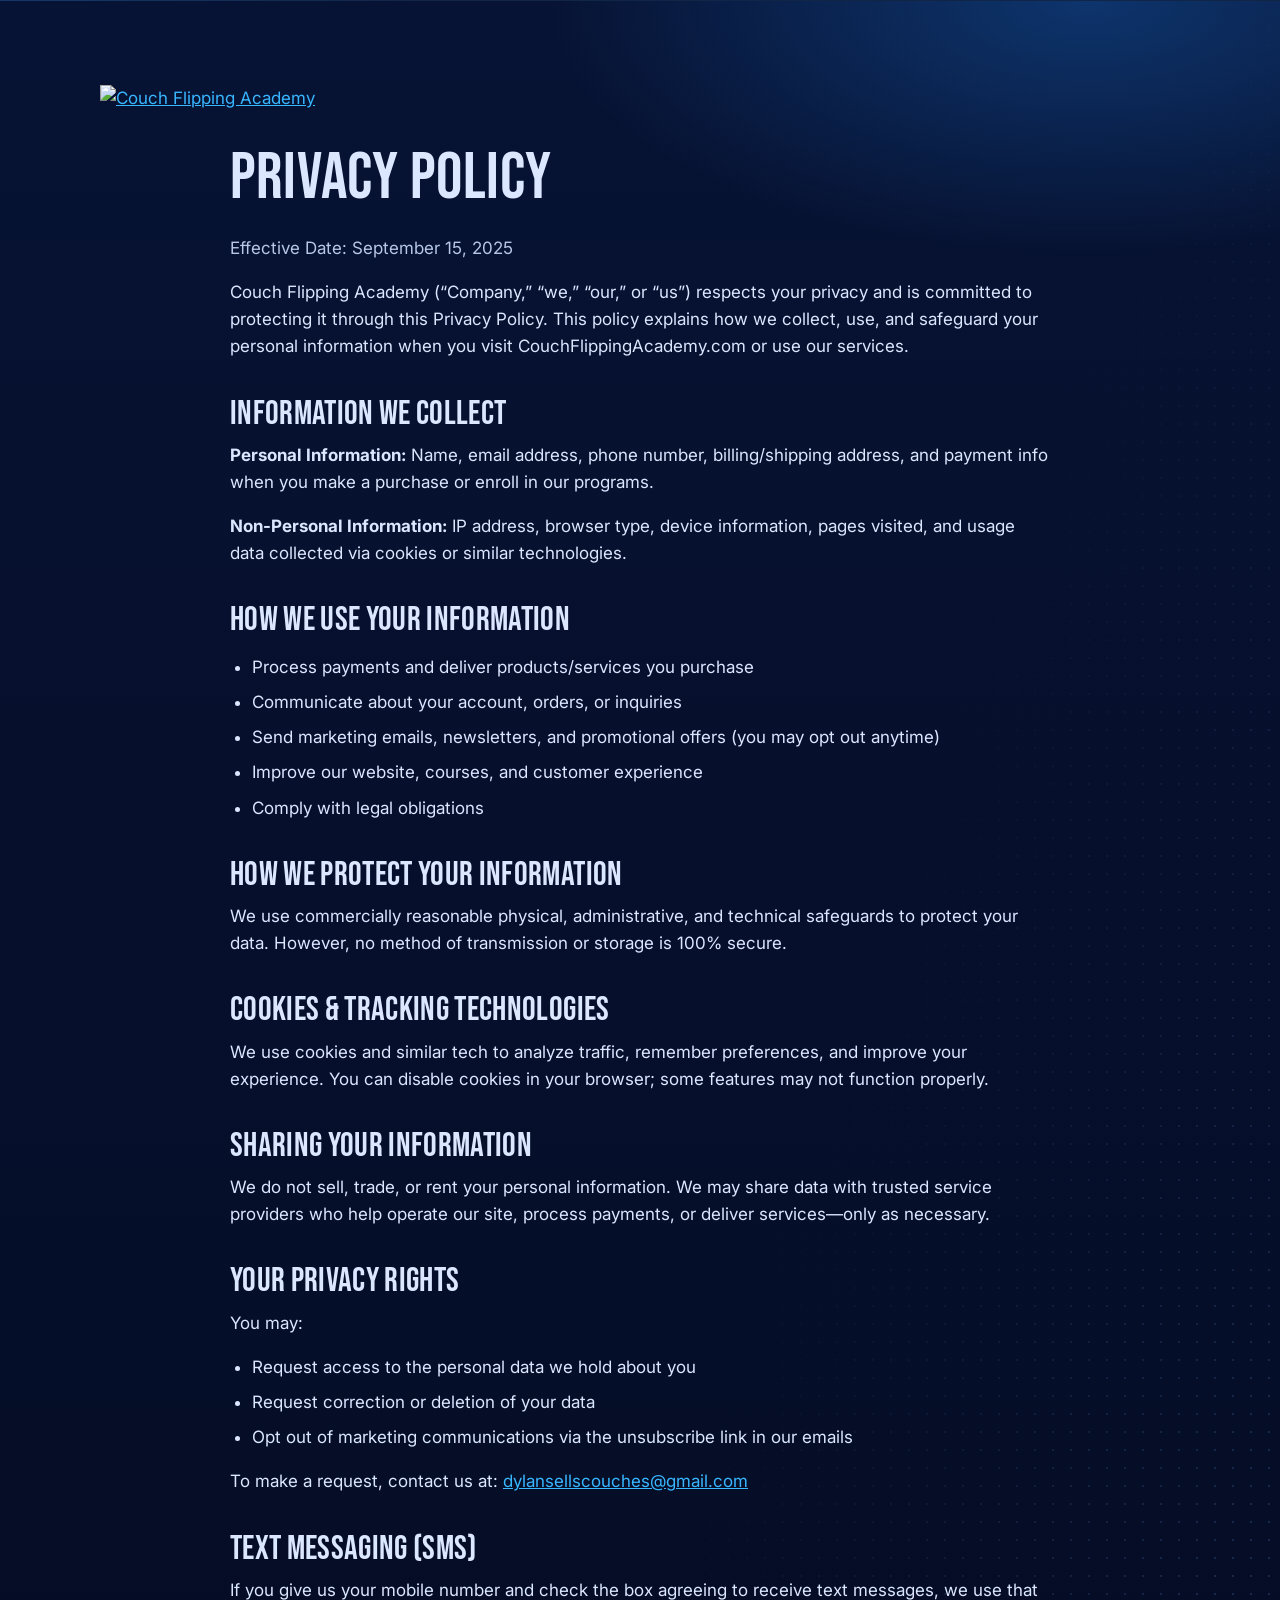
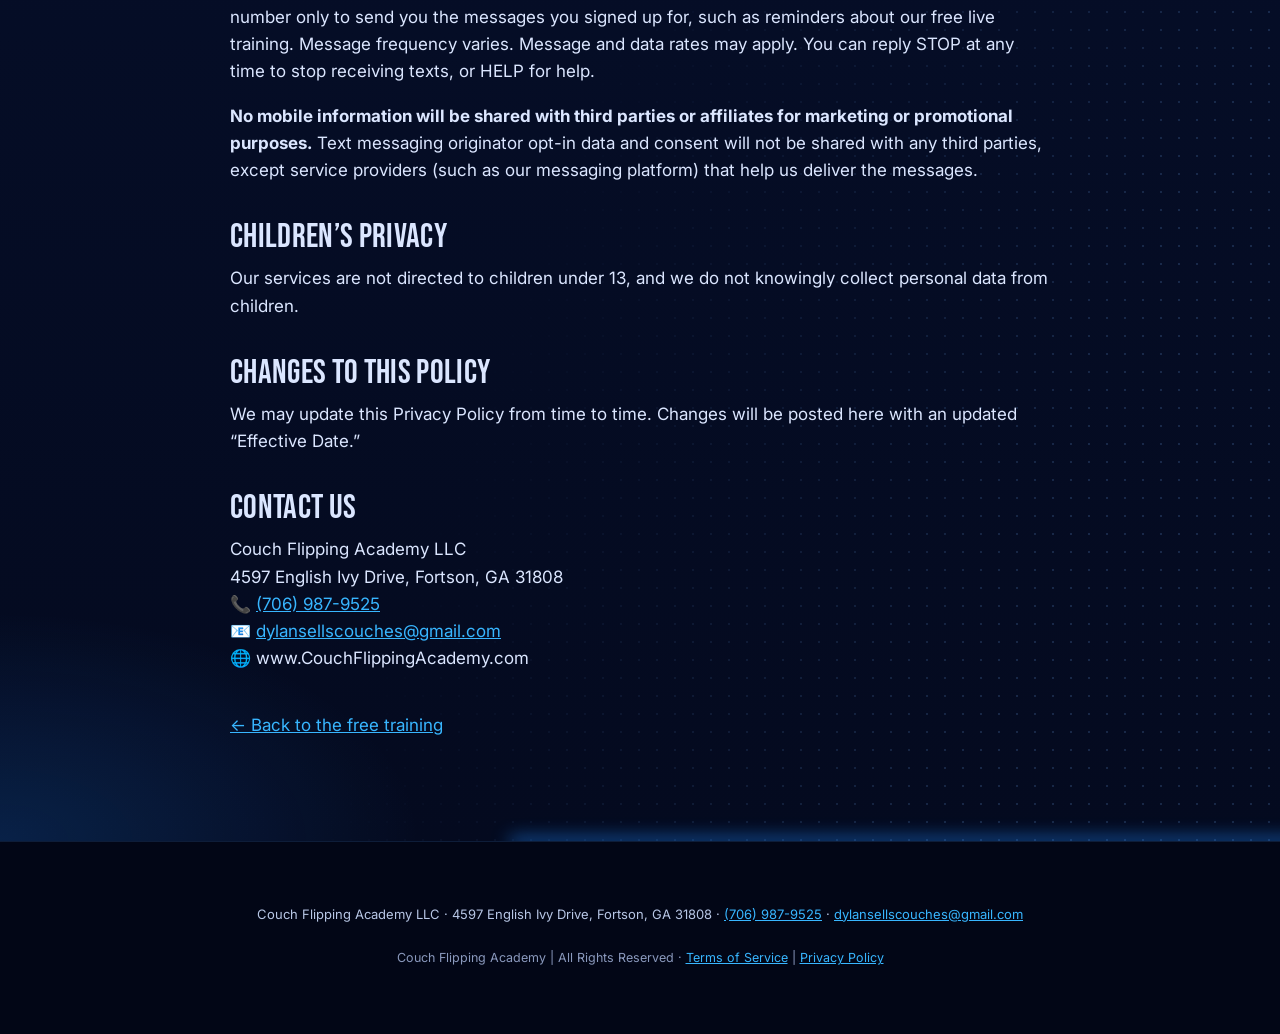
==== commit 36485d15: "Business contact details (address, phone) for A2P" ====
--- a/privacy.html
+++ b/privacy.html
@@ -51,11 +51,11 @@
       <h2>Changes to This Policy</h2>
       <p>We may update this Privacy Policy from time to time. Changes will be posted here with an updated “Effective Date.”</p>
       <h2>Contact Us</h2>
-      <p>Couch Flipping Academy LLC<br>📧 <a href="mailto:dylansellscouches@gmail.com">dylansellscouches@gmail.com</a><br>🌐 www.CouchFlippingAcademy.com</p>
+      <p>Couch Flipping Academy LLC<br>4597 English Ivy Drive, Fortson, GA 31808<br>📞 <a href="tel:+17069879525">(706) 987-9525</a><br>📧 <a href="mailto:dylansellscouches@gmail.com">dylansellscouches@gmail.com</a><br>🌐 www.CouchFlippingAcademy.com</p>
       <p style="margin-top:40px"><a href="/">← Back to the free training</a></p>
     </div>
   </div>
 </section>
-<footer><div class="wrap legal"><p class="bottom">Couch Flipping Academy | All Rights Reserved · <a href="/tos">Terms of Service</a> | <a href="/privacy">Privacy Policy</a></p></div></footer>
+<footer><div class="wrap legal"><p class="contact">Couch Flipping Academy LLC · 4597 English Ivy Drive, Fortson, GA 31808 · <a href="tel:+17069879525">(706) 987-9525</a> · <a href="mailto:dylansellscouches@gmail.com">dylansellscouches@gmail.com</a></p><p class="bottom">Couch Flipping Academy | All Rights Reserved · <a href="/tos">Terms of Service</a> | <a href="/privacy">Privacy Policy</a></p></div></footer>
 </body>
 </html>
--- a/styles.css
+++ b/styles.css
@@ -319,3 +319,4 @@
 .sms-ok{display:flex;gap:8px;align-items:flex-start;text-transform:none;letter-spacing:0;font-weight:400;font-size:11.5px;line-height:1.4;color:var(--muted);margin:2px 0 14px;cursor:pointer;text-align:left}
 .sms-ok input{width:16px;height:16px;flex:0 0 16px;margin:2px 0 0;padding:0;accent-color:#1f8bff}
 .sms-ok a{color:inherit;text-decoration:underline}
+.legal .contact{text-align:center;font-size:13px;color:var(--muted);margin:18px 0 6px}
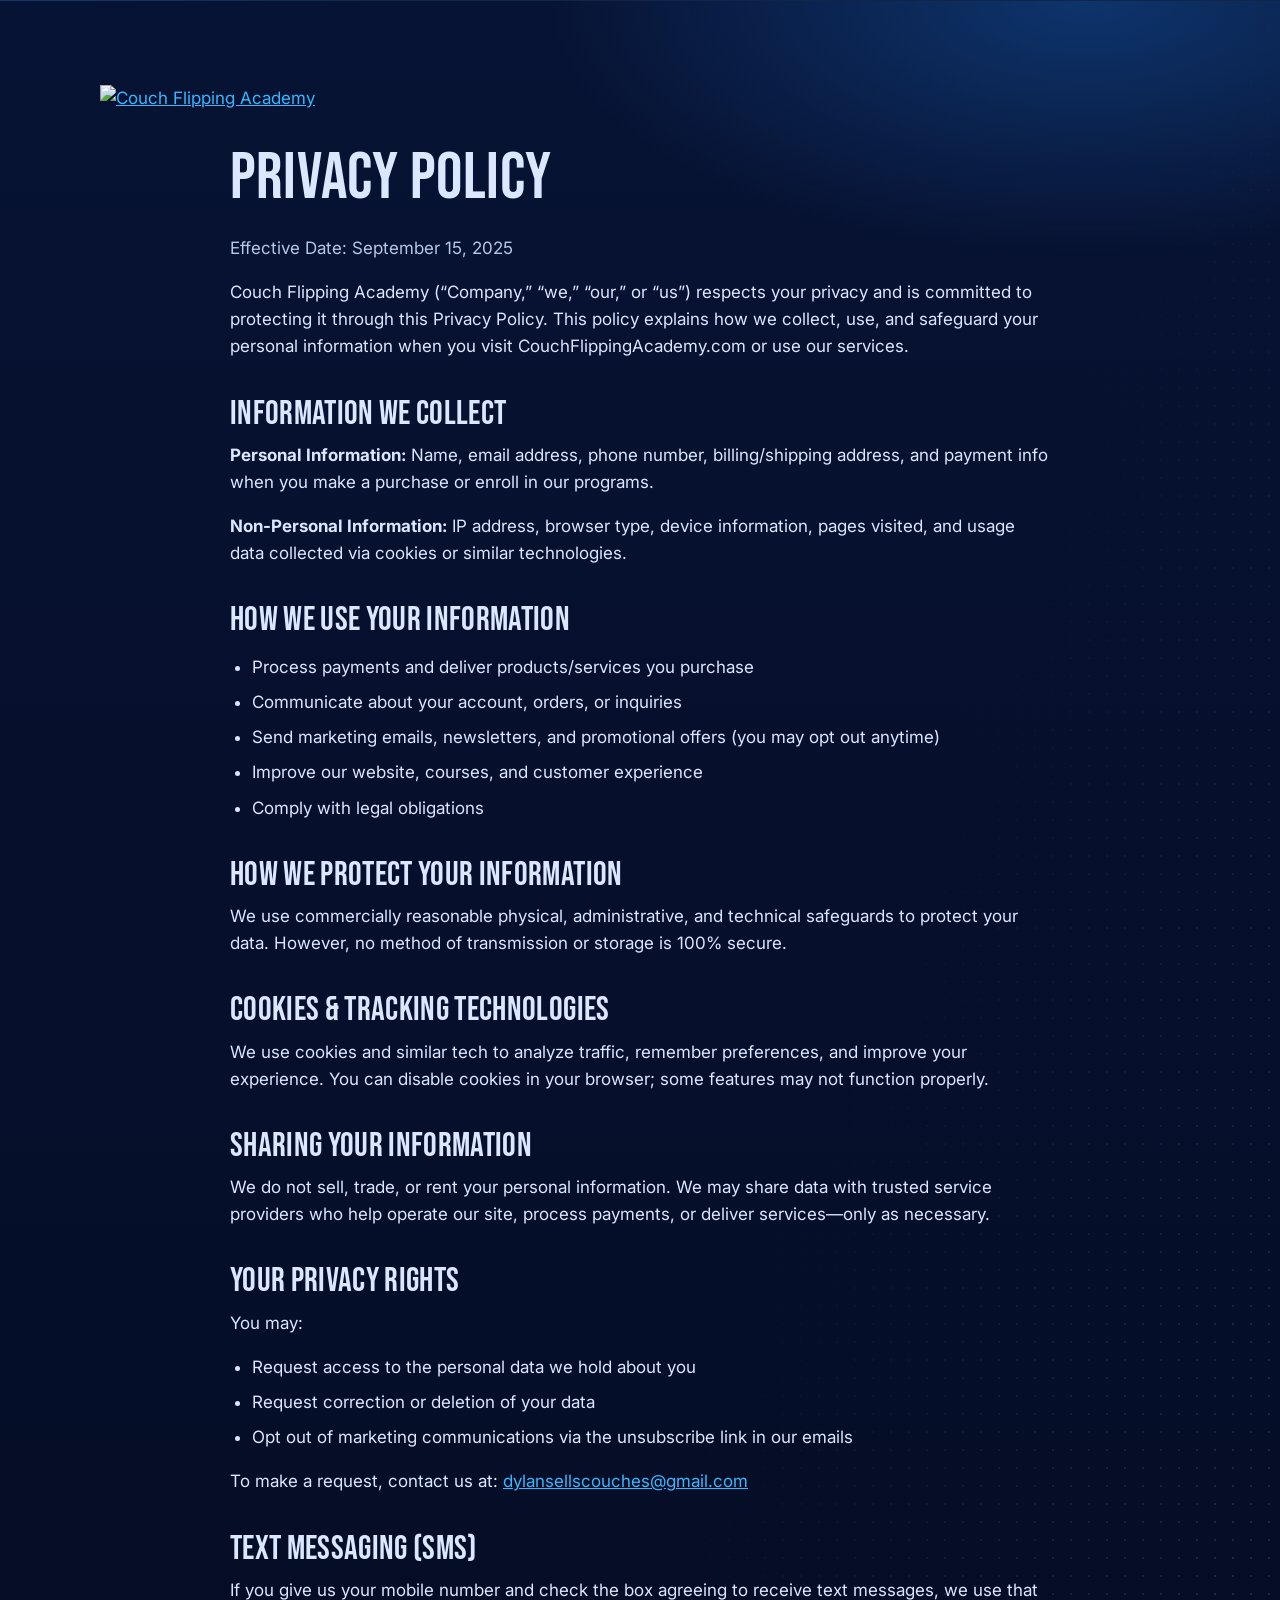
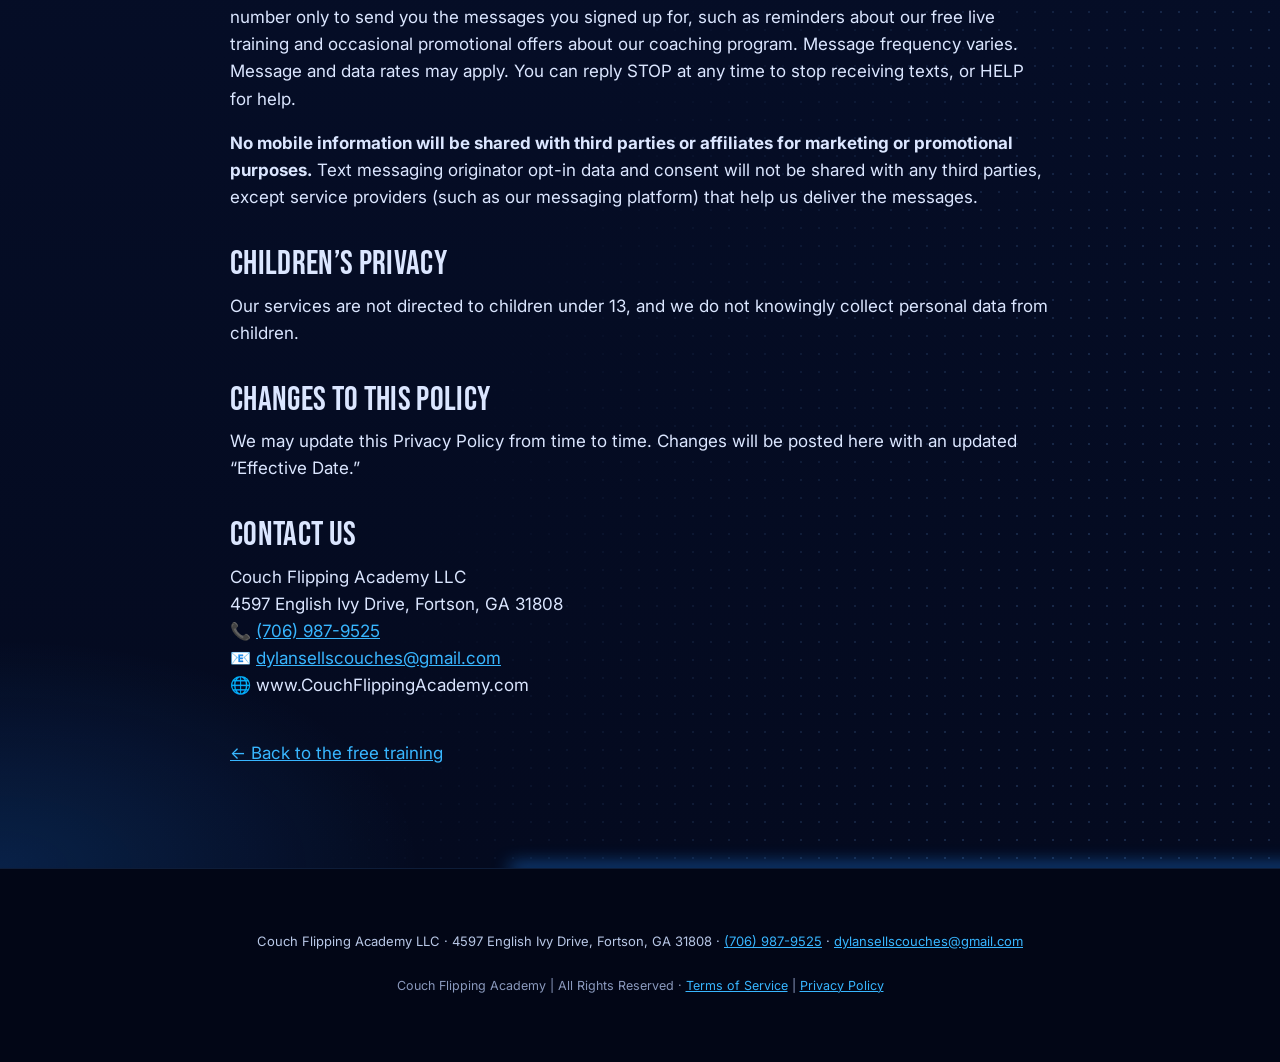
==== commit 482ca5fc: "SMS consent: disclose promotional messages" ====
--- a/privacy.html
+++ b/privacy.html
@@ -44,7 +44,7 @@
       </ul>
       <p>To make a request, contact us at: <a href="mailto:dylansellscouches@gmail.com">dylansellscouches@gmail.com</a></p>
       <h2>Text Messaging (SMS)</h2>
-      <p>If you give us your mobile number and check the box agreeing to receive text messages, we use that number only to send you the messages you signed up for, such as reminders about our free live training. Message frequency varies. Message and data rates may apply. You can reply STOP at any time to stop receiving texts, or HELP for help.</p>
+      <p>If you give us your mobile number and check the box agreeing to receive text messages, we use that number only to send you the messages you signed up for, such as reminders about our free live training and occasional promotional offers about our coaching program. Message frequency varies. Message and data rates may apply. You can reply STOP at any time to stop receiving texts, or HELP for help.</p>
       <p><strong>No mobile information will be shared with third parties or affiliates for marketing or promotional purposes.</strong> Text messaging originator opt-in data and consent will not be shared with any third parties, except service providers (such as our messaging platform) that help us deliver the messages.</p>
       <h2>Children’s Privacy</h2>
       <p>Our services are not directed to children under 13, and we do not knowingly collect personal data from children.</p>
